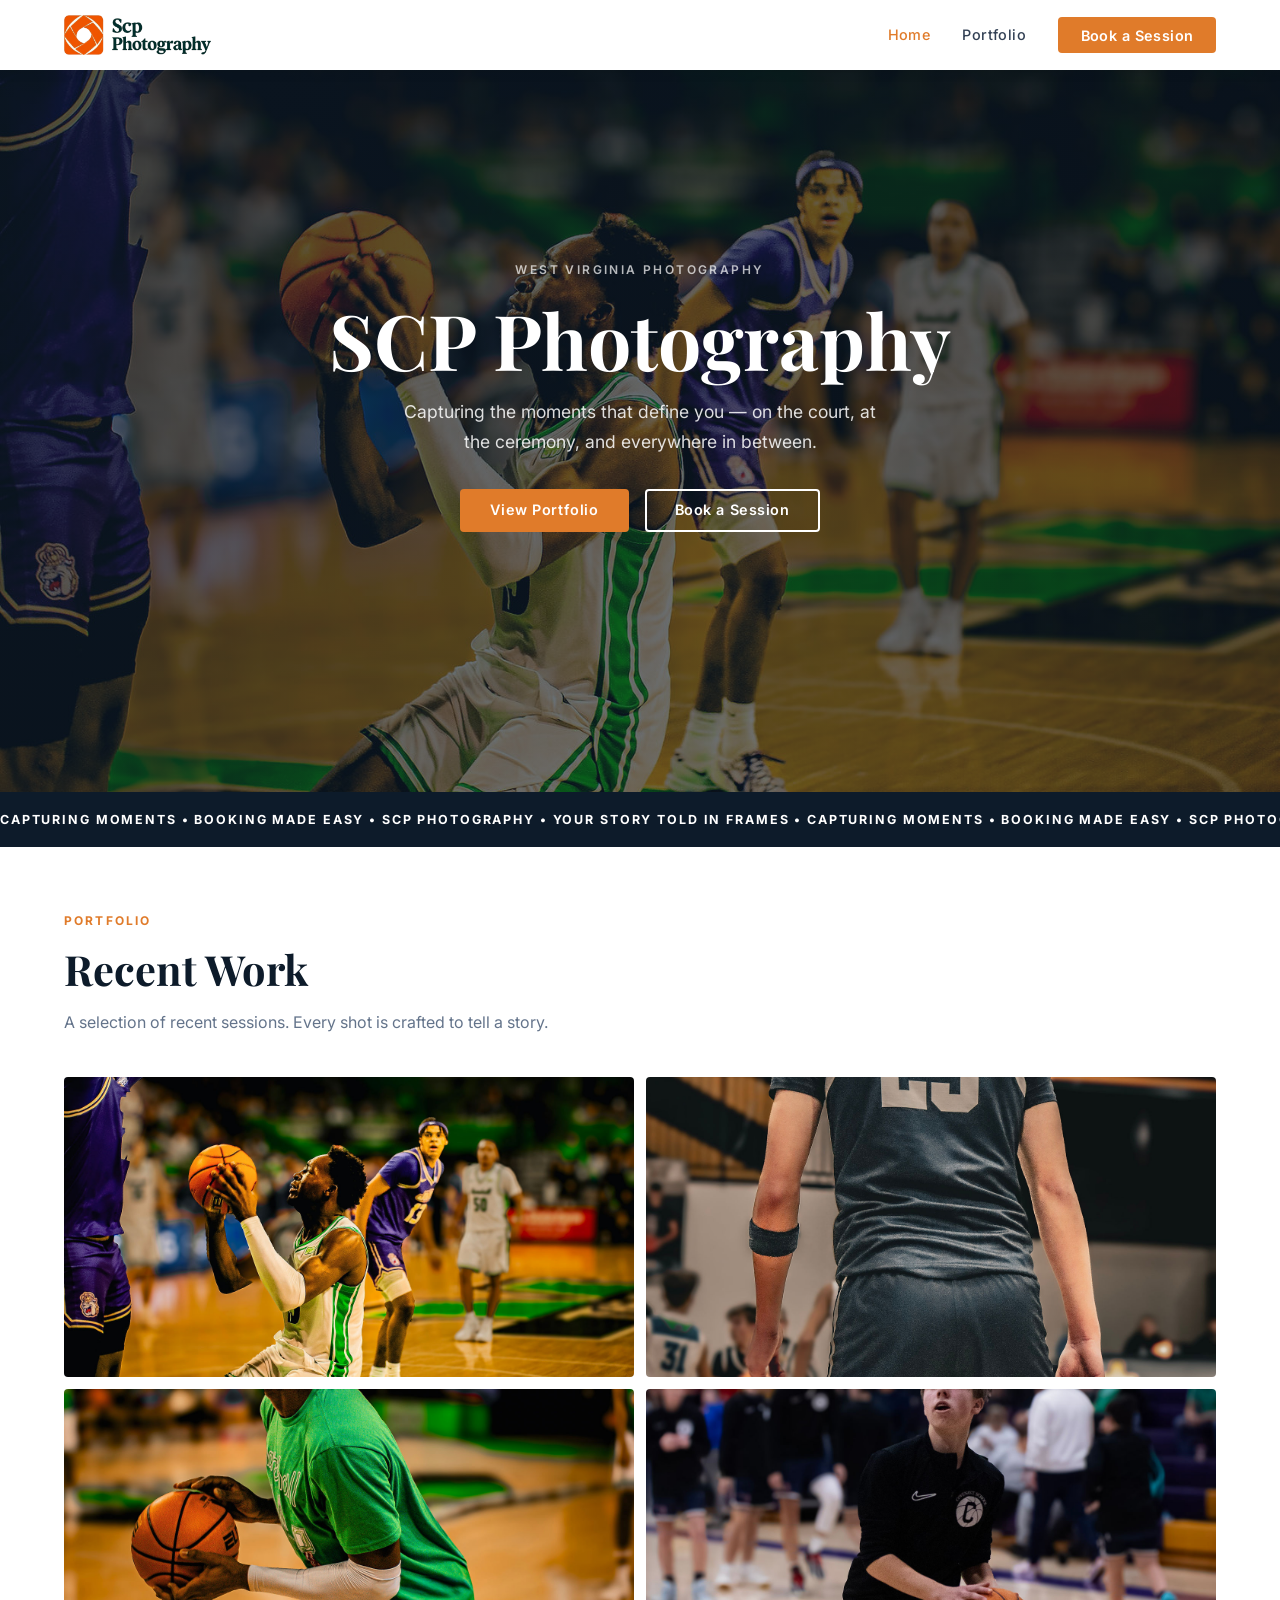
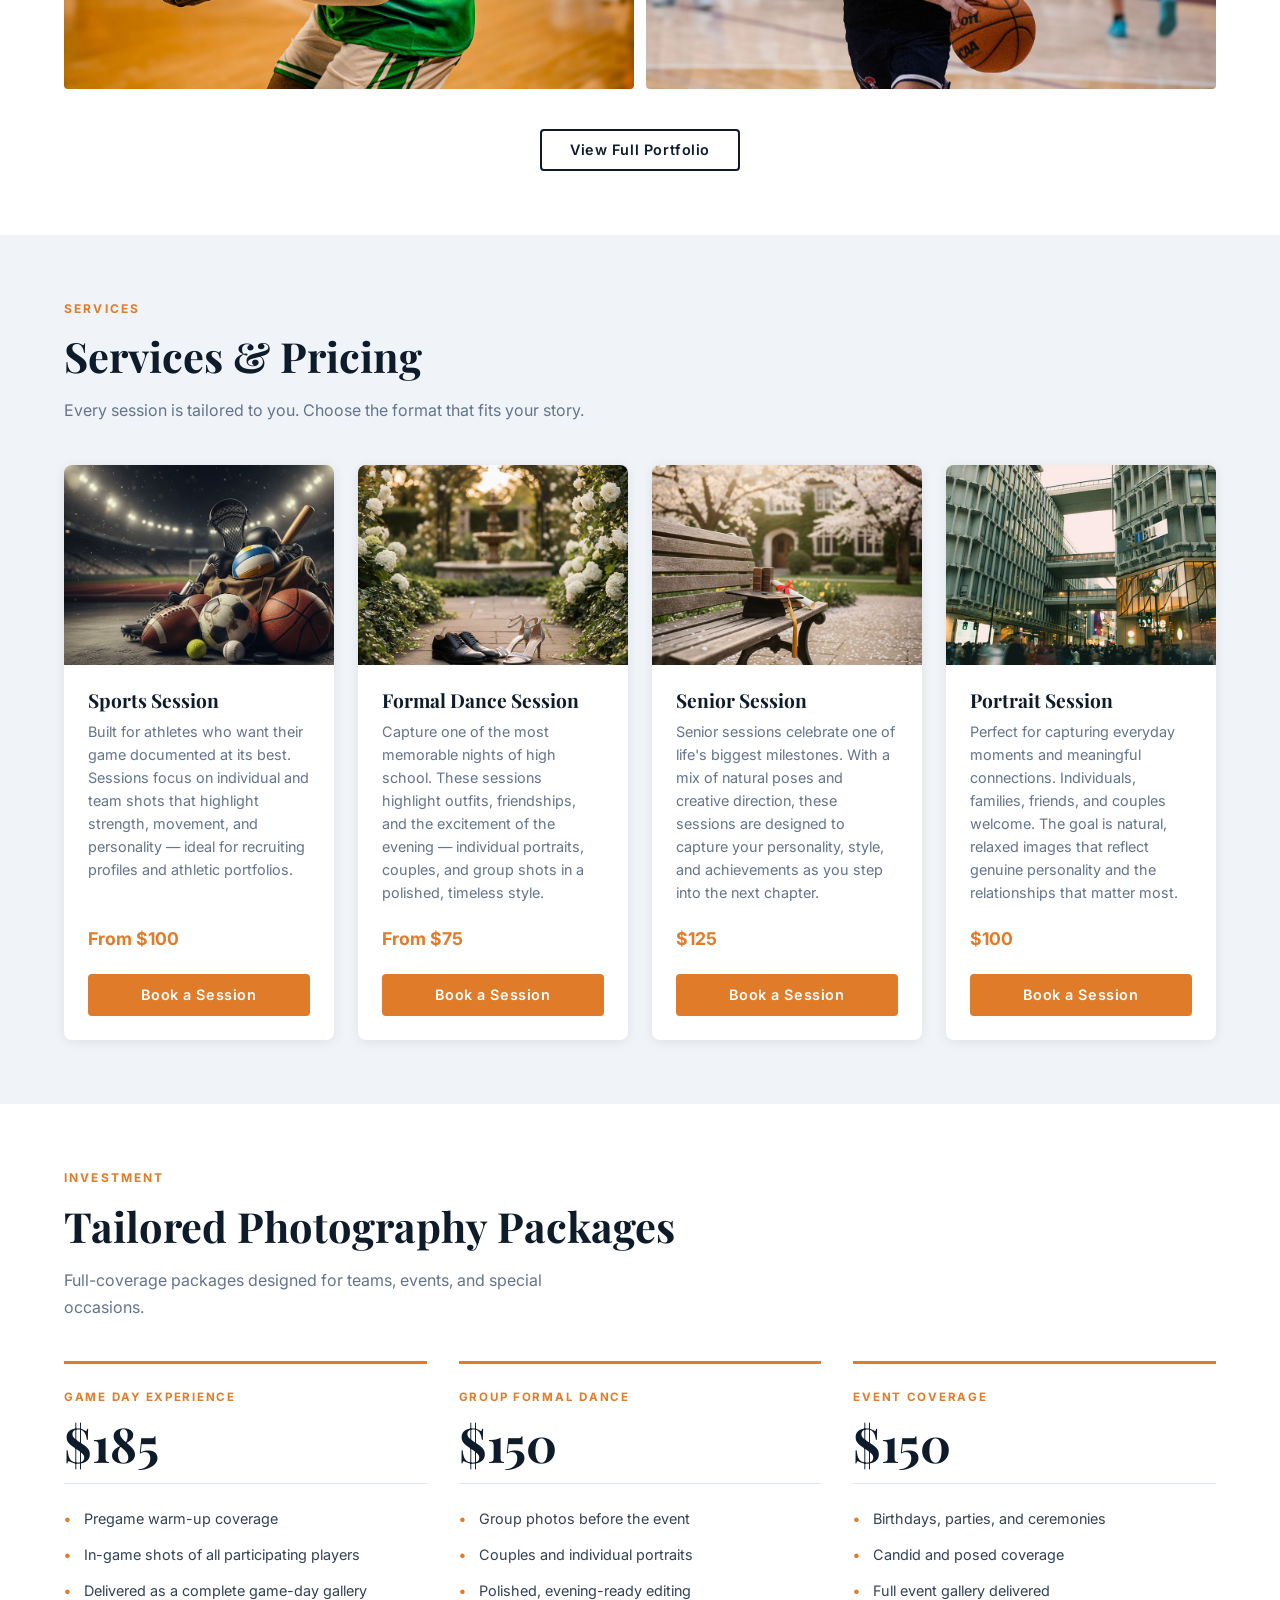
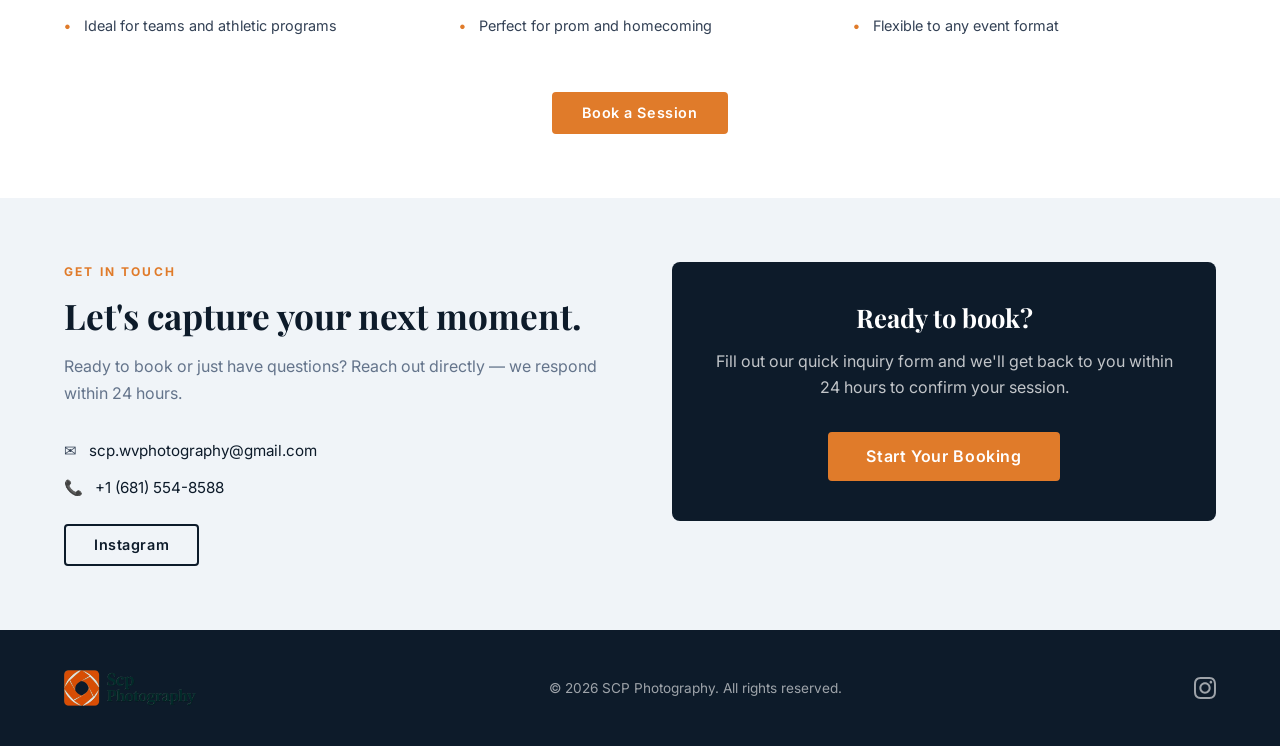
==== site/index.html @ ce0533c9 "Initial commit — SCP Photography website Complete portfolio and booking site with scaffold, data-dri" ====
<!DOCTYPE html>
<html lang="en">
<head>
  <meta charset="UTF-8">
  <meta name="viewport" content="width=device-width, initial-scale=1.0">
  <title>SCP Photography — West Virginia Sports, Senior &amp; Portrait Sessions</title>
  <meta name="description" content="SCP Photography captures athletes, seniors, formal dances, and portraits across West Virginia. Professional photography sessions starting at $75. Book your session today.">
  <link rel="preconnect" href="https://fonts.googleapis.com">
  <link rel="preconnect" href="https://fonts.gstatic.com" crossorigin>
  <link href="https://fonts.googleapis.com/css2?family=Inter:wght@400;500;600&family=Playfair+Display:wght@400;600;700&display=swap" rel="stylesheet">
  <link rel="stylesheet" href="assets/css/tokens.css">
  <link rel="stylesheet" href="assets/css/styles.css">
</head>
<body>

  <!-- Nav injected by main.js -->
  <div id="nav-root"></div>

  <!-- Hero -->
  <section class="hero">
    <div class="hero__bg" style="background-image: url('assets/images/gallery/sports/sports-01.jpg');"></div>
    <div class="hero__overlay"></div>
    <div class="hero__content">
      <p class="hero__eyebrow">West Virginia Photography</p>
      <h1 class="hero__title">SCP Photography</h1>
      <p class="hero__sub">Capturing the moments that define you — on the court, at the ceremony, and everywhere in between.</p>
      <div class="hero__actions">
        <a href="portfolio.html" class="btn btn--primary">View Portfolio</a>
        <a href="bookings.html" class="btn btn--outline">Book a Session</a>
      </div>
    </div>
  </section>

  <!-- Marquee -->
  <div class="marquee" aria-hidden="true">
    <div class="marquee__track">
      <span>CAPTURING MOMENTS &bull; BOOKING MADE EASY &bull; SCP PHOTOGRAPHY &bull; YOUR STORY TOLD IN FRAMES &bull; CAPTURING MOMENTS &bull; BOOKING MADE EASY &bull; SCP PHOTOGRAPHY &bull; YOUR STORY TOLD IN FRAMES &bull; CAPTURING MOMENTS &bull; BOOKING MADE EASY &bull; SCP PHOTOGRAPHY &bull; YOUR STORY TOLD IN FRAMES &bull; CAPTURING MOMENTS &bull; BOOKING MADE EASY &bull; SCP PHOTOGRAPHY &bull; YOUR STORY TOLD IN FRAMES &bull;&nbsp;</span>
      <span>CAPTURING MOMENTS &bull; BOOKING MADE EASY &bull; SCP PHOTOGRAPHY &bull; YOUR STORY TOLD IN FRAMES &bull; CAPTURING MOMENTS &bull; BOOKING MADE EASY &bull; SCP PHOTOGRAPHY &bull; YOUR STORY TOLD IN FRAMES &bull; CAPTURING MOMENTS &bull; BOOKING MADE EASY &bull; SCP PHOTOGRAPHY &bull; YOUR STORY TOLD IN FRAMES &bull; CAPTURING MOMENTS &bull; BOOKING MADE EASY &bull; SCP PHOTOGRAPHY &bull; YOUR STORY TOLD IN FRAMES &bull;&nbsp;</span>
    </div>
  </div>

  <!-- Featured Work -->
  <section class="section">
    <div class="container">
      <div class="section__header">
        <p class="section__eyebrow">Portfolio</p>
        <h2 class="section__title">Recent Work</h2>
        <p class="section__sub">A selection of recent sessions. Every shot is crafted to tell a story.</p>
      </div>
      <div id="gallery-preview" class="gallery-grid gallery-grid--preview"></div>
      <div style="text-align: center; margin-top: 2.5rem;">
        <a href="portfolio.html" class="btn btn--outline-dark">View Full Portfolio</a>
      </div>
    </div>
  </section>

  <!-- Services & Pricing -->
  <section class="section section--alt">
    <div class="container">
      <div class="section__header">
        <p class="section__eyebrow">Services</p>
        <h2 class="section__title">Services &amp; Pricing</h2>
        <p class="section__sub">Every session is tailored to you. Choose the format that fits your story.</p>
      </div>
      <div id="services-grid" class="services-grid"></div>
    </div>
  </section>

  <!-- Investment / Packages -->
  <section class="section">
    <div class="container">
      <div class="section__header">
        <p class="section__eyebrow">Investment</p>
        <h2 class="section__title">Tailored Photography Packages</h2>
        <p class="section__sub">Full-coverage packages designed for teams, events, and special occasions.</p>
      </div>
      <div id="packages-grid" class="packages-grid"></div>
      <div style="text-align: center; margin-top: 3rem;">
        <a href="bookings.html" class="btn btn--primary">Book a Session</a>
      </div>
    </div>
  </section>

  <!-- Contact -->
  <section class="section section--alt" id="contact">
    <div class="container">
      <div class="contact-grid">
        <div class="contact-info">
          <p class="section__eyebrow">Get in Touch</p>
          <h2 class="contact-info__title">Let's capture your next moment.</h2>
          <p class="contact-info__sub">Ready to book or just have questions? Reach out directly — we respond within 24 hours.</p>
          <div class="contact-detail">
            <span>&#9993;</span>
            <a href="mailto:scp.wvphotography@gmail.com">scp.wvphotography@gmail.com</a>
          </div>
          <div class="contact-detail">
            <span>&#128222;</span>
            <a href="tel:+16815548588">+1 (681) 554-8588</a>
          </div>
          <div class="contact-social">
            <a href="https://www.instagram.com/scp_photography" target="_blank" rel="noopener noreferrer" class="btn btn--outline-dark" aria-label="Instagram">Instagram</a>
          </div>
        </div>
        <div class="contact-cta-panel">
          <div style="background: var(--color-navy); border-radius: var(--radius-lg); padding: 2.5rem; color: white; text-align: center;">
            <h3 style="font-family: var(--font-serif); font-size: 1.6rem; margin-bottom: 1rem; color: white;">Ready to book?</h3>
            <p style="color: rgba(255, 255, 255, 0.75); margin-bottom: 2rem; line-height: 1.6;">Fill out our quick inquiry form and we'll get back to you within 24 hours to confirm your session.</p>
            <a href="bookings.html" class="btn btn--primary" style="font-size: 1rem; padding: 0.9rem 2.25rem;">Start Your Booking</a>
          </div>
        </div>
      </div>
    </div>
  </section>

  <!-- Footer injected by main.js -->
  <div id="footer-root"></div>

  <!-- Scripts -->
  <script src="data/content.js"></script>
  <script src="assets/js/main.js"></script>
  <script src="assets/js/gallery.js"></script>

</body>
</html>
---- site/assets/css/tokens.css ----
:root {
  /* Colors */
  --color-navy: #0d1b2a;
  --color-navy-light: #1a2f44;
  --color-accent: #e07b2a;
  --color-accent-hover: #c96a1a;
  --color-bg: #f0f4f8;
  --color-white: #ffffff;
  --color-text: #334155;
  --color-text-muted: #64748b;
  --color-border: #dce3ea;

  /* Fonts */
  --font-serif: 'Playfair Display', Georgia, serif;
  --font-sans: 'Inter', 'Helvetica Neue', Arial, sans-serif;

  /* Spacing */
  --space-xs: 0.5rem;
  --space-sm: 1rem;
  --space-md: 1.5rem;
  --space-lg: 2.5rem;
  --space-xl: 4rem;
  --space-2xl: 6rem;

  /* Layout */
  --max-width: 1200px;

  /* Radius */
  --radius: 4px;
  --radius-lg: 8px;

  /* Shadows */
  --shadow: 0 2px 12px rgba(0, 0, 0, 0.08);
  --shadow-lg: 0 8px 32px rgba(0, 0, 0, 0.14);

  /* Transition */
  --transition: 0.2s ease;
}
---- site/assets/css/styles.css ----
@import url('tokens.css');

/* ============================================================
   RESET
   ============================================================ */
*,
*::before,
*::after {
  box-sizing: border-box;
  margin: 0;
  padding: 0;
}

img {
  max-width: 100%;
  display: block;
}

/* ============================================================
   BASE
   ============================================================ */
html {
  scroll-behavior: smooth;
}

body {
  font-family: var(--font-sans);
  color: var(--color-text);
  background-color: var(--color-white);
  line-height: 1.6;
  -webkit-font-smoothing: antialiased;
}

/* ============================================================
   TYPOGRAPHY
   ============================================================ */
h1, h2, h3, h4 {
  font-family: var(--font-serif);
  color: var(--color-navy);
  line-height: 1.2;
}

h1 { font-size: clamp(2rem, 5vw, 3.5rem); }
h2 { font-size: clamp(1.6rem, 3vw, 2.4rem); }
h3 { font-size: clamp(1.2rem, 2.5vw, 1.6rem); }
h4 { font-size: 1.1rem; }

p { line-height: 1.7; }

a { color: var(--color-accent); }

/* ============================================================
   LAYOUT
   ============================================================ */
.container {
  max-width: var(--max-width);
  margin: 0 auto;
  padding: 0 1.5rem;
}

/* ============================================================
   BUTTONS
   ============================================================ */
.btn {
  display: inline-flex;
  align-items: center;
  justify-content: center;
  padding: 0.75rem 1.75rem;
  border-radius: var(--radius);
  font-family: var(--font-sans);
  font-weight: 600;
  font-size: 0.9rem;
  letter-spacing: 0.04em;
  cursor: pointer;
  transition: background-color var(--transition), color var(--transition), border-color var(--transition), box-shadow var(--transition);
  text-decoration: none;
  border: 2px solid transparent;
  line-height: 1;
  white-space: nowrap;
}

.btn--primary {
  background-color: var(--color-accent);
  color: var(--color-white);
  border-color: var(--color-accent);
}
.btn--primary:hover {
  background-color: var(--color-accent-hover);
  border-color: var(--color-accent-hover);
  color: var(--color-white);
}

.btn--outline {
  background-color: transparent;
  border-color: var(--color-white);
  color: var(--color-white);
}
.btn--outline:hover {
  background-color: var(--color-white);
  color: var(--color-navy);
}

.btn--outline-dark {
  background-color: transparent;
  border-color: var(--color-navy);
  color: var(--color-navy);
}
.btn--outline-dark:hover {
  background-color: var(--color-navy);
  color: var(--color-white);
}

.btn--accent {
  background-color: var(--color-accent);
  color: var(--color-white);
  border-color: var(--color-accent);
}
.btn--accent:hover {
  background-color: var(--color-accent-hover);
  border-color: var(--color-accent-hover);
  color: var(--color-white);
}

/* ============================================================
   NAV
   ============================================================ */
.nav {
  position: fixed;
  top: 0;
  left: 0;
  right: 0;
  width: 100%;
  background-color: var(--color-white);
  box-shadow: var(--shadow);
  z-index: 100;
  height: 70px;
}

.nav__inner {
  display: flex;
  align-items: center;
  justify-content: space-between;
  height: 100%;
}

.nav__logo {
  display: flex;
  align-items: center;
  text-decoration: none;
  flex-shrink: 0;
}

.nav__logo-img {
  height: 40px;
  width: auto;
}

.nav__links {
  display: flex;
  align-items: center;
  gap: 2rem;
  list-style: none;
  margin: 0;
  padding: 0;
}

.nav__links a {
  font-family: var(--font-sans);
  color: var(--color-text);
  text-decoration: none;
  font-weight: 500;
  font-size: 0.9rem;
  letter-spacing: 0.03em;
  transition: color var(--transition);
}

.nav__links a:hover {
  color: var(--color-accent);
}

.nav__links a.active {
  color: var(--color-accent);
}

.nav__cta {
  background-color: var(--color-accent) !important;
  color: var(--color-white) !important;
  padding: 0.6rem 1.4rem;
  border-radius: var(--radius);
  font-weight: 600 !important;
  transition: background-color var(--transition) !important;
}

.nav__cta:hover {
  background-color: var(--color-accent-hover) !important;
  color: var(--color-white) !important;
}

.nav__cta.active {
  color: var(--color-white) !important;
}

.nav__toggle {
  display: none;
  flex-direction: column;
  justify-content: center;
  align-items: center;
  gap: 5px;
  width: 40px;
  height: 40px;
  background: none;
  border: none;
  cursor: pointer;
  padding: 0;
  flex-shrink: 0;
}

.nav__toggle span {
  display: block;
  width: 25px;
  height: 2px;
  background-color: var(--color-navy);
  border-radius: 2px;
  transition: transform var(--transition), opacity var(--transition);
}

/* Mobile nav open state */
.nav--open .nav__toggle span:nth-child(1) {
  transform: translateY(7px) rotate(45deg);
}
.nav--open .nav__toggle span:nth-child(2) {
  opacity: 0;
}
.nav--open .nav__toggle span:nth-child(3) {
  transform: translateY(-7px) rotate(-45deg);
}

@media (max-width: 768px) {
  .nav__toggle {
    display: flex;
  }

  .nav__links {
    display: none;
    position: absolute;
    top: 70px;
    left: 0;
    right: 0;
    flex-direction: column;
    align-items: stretch;
    gap: 0;
    background-color: var(--color-white);
    box-shadow: var(--shadow-lg);
    padding: 0.5rem 0 1rem;
    z-index: 99;
  }

  .nav--open .nav__links {
    display: flex;
  }

  .nav__links li {
    border-bottom: 1px solid var(--color-border);
  }

  .nav__links li:last-child {
    border-bottom: none;
    padding: 0.75rem 1.5rem 0;
  }

  .nav__links a {
    display: block;
    padding: 0.9rem 1.5rem;
    font-size: 1rem;
  }

  .nav__cta {
    display: inline-flex !important;
    width: auto !important;
    align-self: flex-start;
    margin-left: 1.5rem;
  }
}

/* ============================================================
   NAV SPACER
   ============================================================ */
.nav-spacer {
  height: 70px;
}

/* ============================================================
   HERO
   ============================================================ */
.hero {
  position: relative;
  height: 88vh;
  min-height: 520px;
  display: flex;
  align-items: center;
  justify-content: center;
  text-align: center;
  overflow: hidden;
}

.hero__bg {
  position: absolute;
  inset: 0;
  background-size: cover;
  background-position: center;
  background-repeat: no-repeat;
}

.hero__overlay {
  position: absolute;
  inset: 0;
  background: linear-gradient(135deg, rgba(13, 27, 42, 0.72) 0%, rgba(13, 27, 42, 0.55) 100%);
}

.hero__content {
  position: relative;
  z-index: 1;
  color: var(--color-white);
  padding: 0 1rem;
  max-width: 720px;
}

.hero__eyebrow {
  letter-spacing: 0.2em;
  font-size: 0.75rem;
  font-weight: 600;
  text-transform: uppercase;
  color: rgba(255, 255, 255, 0.7);
  margin-bottom: 1rem;
  font-family: var(--font-sans);
}

.hero__title {
  font-size: clamp(2.5rem, 6vw, 5rem);
  font-family: var(--font-serif);
  color: var(--color-white);
  margin-bottom: 1rem;
  line-height: 1.1;
}

.hero__sub {
  font-size: 1.1rem;
  color: rgba(255, 255, 255, 0.85);
  max-width: 480px;
  margin: 0 auto 2rem;
  line-height: 1.7;
}

.hero__actions {
  display: flex;
  gap: 1rem;
  justify-content: center;
  flex-wrap: wrap;
}

/* ============================================================
   MARQUEE
   ============================================================ */
.marquee {
  background-color: var(--color-navy);
  overflow: hidden;
  padding: 1.1rem 0;
}

.marquee__track {
  display: flex;
  width: max-content;
  white-space: nowrap;
  animation: marquee 80s linear infinite;
}

.marquee__track span {
  color: var(--color-white);
  font-size: 0.78rem;
  font-weight: 700;
  letter-spacing: 0.15em;
  padding-right: 0;
  flex-shrink: 0;
}

@keyframes marquee {
  from { transform: translateX(0); }
  to   { transform: translateX(-50%); }
}

/* ============================================================
   SECTIONS
   ============================================================ */
.section {
  padding: var(--space-xl) 0;
}

.section--alt {
  background-color: var(--color-bg);
}

.section__eyebrow {
  color: var(--color-accent);
  font-size: 0.75rem;
  font-weight: 700;
  letter-spacing: 0.18em;
  text-transform: uppercase;
  margin-bottom: 0.75rem;
  font-family: var(--font-sans);
}

.section__title {
  font-family: var(--font-serif);
  color: var(--color-navy);
  font-size: clamp(1.8rem, 3.5vw, 2.6rem);
  margin-bottom: 1rem;
}

.section__sub {
  color: var(--color-text-muted);
  max-width: 560px;
  line-height: 1.7;
  margin-bottom: var(--space-lg);
}

.section__header {
  margin-bottom: var(--space-lg);
}

/* ============================================================
   SERVICE CARDS
   ============================================================ */
.services-grid {
  display: grid;
  grid-template-columns: repeat(auto-fill, minmax(260px, 1fr));
  gap: 1.5rem;
}

.service-card {
  background-color: var(--color-white);
  border-radius: var(--radius-lg);
  overflow: hidden;
  box-shadow: var(--shadow);
  transition: transform var(--transition), box-shadow var(--transition);
  display: flex;
  flex-direction: column;
}

.service-card:hover {
  transform: translateY(-4px);
  box-shadow: var(--shadow-lg);
}

.service-card__img {
  width: 100%;
  height: 200px;
  object-fit: cover;
}

.service-card__body {
  padding: 1.5rem;
  display: flex;
  flex-direction: column;
  flex: 1;
}

.service-card__name {
  font-family: var(--font-serif);
  color: var(--color-navy);
  font-size: 1.2rem;
  margin-bottom: 0.5rem;
}

.service-card__desc {
  color: var(--color-text-muted);
  font-size: 0.9rem;
  line-height: 1.6;
  margin-bottom: 1.25rem;
  flex: 1;
}

.service-card__price {
  color: var(--color-accent);
  font-size: 1.1rem;
  font-weight: 700;
  margin-bottom: 1.25rem;
}

.service-card__cta {
  width: 100%;
  text-align: center;
  display: flex;
  align-items: center;
  justify-content: center;
}

/* ============================================================
   PACKAGES
   ============================================================ */
.packages-grid {
  display: grid;
  grid-template-columns: repeat(3, 1fr);
  gap: 2rem;
}

@media (max-width: 768px) {
  .packages-grid {
    grid-template-columns: 1fr;
  }
}

.package-card {
  border-top: 3px solid var(--color-accent);
  padding-top: 1.5rem;
}

.package-card__label {
  color: var(--color-accent);
  font-size: 0.72rem;
  font-weight: 700;
  letter-spacing: 0.15em;
  text-transform: uppercase;
  margin-bottom: 0.75rem;
  font-family: var(--font-sans);
}

.package-card__price {
  font-family: var(--font-serif);
  color: var(--color-navy);
  font-size: 3rem;
  font-weight: 700;
  margin-bottom: 0.5rem;
  line-height: 1;
}

.package-card__divider {
  height: 1px;
  background-color: var(--color-border);
  margin: 1rem 0;
  border: none;
}

.package-card__bullets {
  list-style: none;
  padding: 0;
  margin: 0;
}

.package-card__bullets li {
  color: var(--color-text);
  font-size: 0.9rem;
  padding: 0.4rem 0;
  padding-left: 1.25rem;
  position: relative;
}

.package-card__bullets li::before {
  content: "•";
  color: var(--color-accent);
  position: absolute;
  left: 0;
  font-weight: 700;
}

/* ============================================================
   GALLERY GRID
   ============================================================ */
.gallery-grid {
  display: grid;
  grid-template-columns: repeat(3, 1fr);
  gap: 0.75rem;
}

.gallery-grid--preview {
  grid-template-columns: repeat(2, 1fr);
}

@media (max-width: 1024px) {
  .gallery-grid {
    grid-template-columns: repeat(3, 1fr);
  }
}

@media (max-width: 768px) {
  .gallery-grid {
    grid-template-columns: repeat(2, 1fr);
  }
  .gallery-grid--preview {
    grid-template-columns: repeat(2, 1fr);
  }
}

@media (max-width: 480px) {
  .gallery-grid {
    grid-template-columns: 1fr;
  }
  .gallery-grid--preview {
    grid-template-columns: 1fr;
  }
}

.gallery-item {
  position: relative;
  overflow: hidden;
  cursor: pointer;
  border-radius: var(--radius);
}

.gallery-item img {
  width: 100%;
  height: 300px;
  object-fit: cover;
  transition: transform 0.3s ease;
  display: block;
}

.gallery-item:hover img {
  transform: scale(1.04);
}

.gallery-item__overlay {
  position: absolute;
  inset: 0;
  background-color: rgba(13, 27, 42, 0);
  transition: background-color 0.3s ease;
}

.gallery-item:hover .gallery-item__overlay {
  background-color: rgba(13, 27, 42, 0.3);
}

.gallery-item.hidden {
  display: none;
}

/* ============================================================
   FILTER BAR
   ============================================================ */
.filter-bar {
  display: flex;
  gap: 0.5rem;
  flex-wrap: wrap;
  margin-bottom: 2rem;
}

.filter-btn {
  padding: 0.5rem 1.25rem;
  border: 1.5px solid var(--color-border);
  border-radius: 100px;
  background-color: var(--color-white);
  color: var(--color-text-muted);
  font-size: 0.85rem;
  font-weight: 500;
  font-family: var(--font-sans);
  cursor: pointer;
  transition: border-color var(--transition), color var(--transition), background-color var(--transition);
}

.filter-btn:hover {
  border-color: var(--color-accent);
  color: var(--color-accent);
}

.filter-btn.active {
  background-color: var(--color-accent);
  color: var(--color-white);
  border-color: var(--color-accent);
}

/* ============================================================
   LIGHTBOX
   ============================================================ */
.lightbox {
  position: fixed;
  inset: 0;
  background-color: rgba(0, 0, 0, 0.92);
  z-index: 1000;
  display: flex;
  align-items: center;
  justify-content: center;
  opacity: 0;
  pointer-events: none;
  transition: opacity 0.25s ease;
}

.lightbox.open {
  opacity: 1;
  pointer-events: all;
}

.lightbox__img {
  max-width: 90vw;
  max-height: 88vh;
  object-fit: contain;
  border-radius: var(--radius);
  display: block;
}

.lightbox__close {
  position: absolute;
  top: 1.5rem;
  right: 1.5rem;
  color: var(--color-white);
  font-size: 2rem;
  cursor: pointer;
  background: none;
  border: none;
  line-height: 1;
  opacity: 0.8;
  transition: opacity var(--transition);
  font-family: var(--font-sans);
}

.lightbox__close:hover {
  opacity: 1;
}

.lightbox__prev,
.lightbox__next {
  position: absolute;
  top: 50%;
  transform: translateY(-50%);
  color: var(--color-white);
  font-size: 2.5rem;
  background: none;
  border: none;
  cursor: pointer;
  padding: 0.5rem 1rem;
  opacity: 0.7;
  transition: opacity var(--transition);
  font-family: var(--font-sans);
  line-height: 1;
  user-select: none;
}

.lightbox__prev {
  left: 0.5rem;
}

.lightbox__next {
  right: 0.5rem;
}

.lightbox__prev:hover,
.lightbox__next:hover {
  opacity: 1;
}

/* ============================================================
   CONTACT SECTION
   ============================================================ */
.contact-grid {
  display: grid;
  grid-template-columns: 1fr 1fr;
  gap: 4rem;
  align-items: start;
}

@media (max-width: 768px) {
  .contact-grid {
    grid-template-columns: 1fr;
    gap: 2.5rem;
  }
}

.contact-info__title {
  font-family: var(--font-serif);
  font-size: 2.2rem;
  color: var(--color-navy);
  margin-bottom: 1rem;
  line-height: 1.2;
}

.contact-info__sub {
  color: var(--color-text-muted);
  line-height: 1.7;
  margin-bottom: 2rem;
}

.contact-detail {
  display: flex;
  align-items: center;
  gap: 0.75rem;
  margin-bottom: 0.75rem;
  color: var(--color-text);
  font-size: 0.95rem;
}

.contact-detail a {
  color: var(--color-navy);
  text-decoration: none;
  transition: color var(--transition);
}

.contact-detail a:hover {
  color: var(--color-accent);
}

.contact-social {
  display: flex;
  gap: 1rem;
  margin-top: 1.5rem;
}

/* ============================================================
   FOOTER
   ============================================================ */
.footer {
  background-color: var(--color-navy);
  color: rgba(255, 255, 255, 0.75);
  padding: 2.5rem 0;
}

.footer__inner {
  display: flex;
  align-items: center;
  justify-content: space-between;
  flex-wrap: wrap;
  gap: 1rem;
  max-width: var(--max-width);
  margin: 0 auto;
  padding: 0 1.5rem;
}

.footer__logo-img {
  height: 36px;
  width: auto;
  opacity: 0.9;
}

.footer__copy {
  font-size: 0.85rem;
  color: rgba(255, 255, 255, 0.6);
}

.footer__social {
  display: flex;
  gap: 0.75rem;
  align-items: center;
}

.footer__social a {
  color: rgba(255, 255, 255, 0.6);
  transition: color var(--transition);
  display: flex;
  align-items: center;
}

.footer__social a:hover {
  color: var(--color-white);
}

.footer__social svg {
  width: 22px;
  height: 22px;
}

/* ============================================================
   BOOKING FORM
   ============================================================ */
.booking-section {
  padding-top: calc(70px + var(--space-xl));
  padding-bottom: var(--space-xl);
}

.booking-container {
  max-width: 640px;
  margin: 0 auto;
  padding: 0 1rem;
}

.booking-header {
  text-align: center;
  margin-bottom: var(--space-lg);
}

/* Step indicators */
.form-steps {
  display: flex;
  justify-content: center;
  gap: 0;
  margin-bottom: 2.5rem;
}

.form-step-indicator {
  flex: 1;
  max-width: 160px;
  display: flex;
  flex-direction: column;
  align-items: center;
  position: relative;
}

.form-step-indicator:not(:last-child)::after {
  content: '';
  position: absolute;
  top: 16px;
  left: 50%;
  width: 100%;
  height: 2px;
  background-color: var(--color-border);
  z-index: 0;
}

.step-num {
  width: 32px;
  height: 32px;
  border-radius: 50%;
  border: 2px solid var(--color-border);
  background-color: var(--color-white);
  color: var(--color-text-muted);
  font-size: 0.85rem;
  font-weight: 600;
  display: flex;
  align-items: center;
  justify-content: center;
  margin-bottom: 0.4rem;
  transition: background-color var(--transition), color var(--transition), border-color var(--transition);
  position: relative;
  z-index: 1;
  font-family: var(--font-sans);
}

.step-num.active {
  background-color: var(--color-accent);
  color: var(--color-white);
  border-color: var(--color-accent);
}

.step-num.done {
  background-color: var(--color-navy);
  color: var(--color-white);
  border-color: var(--color-navy);
}

.step-label {
  font-size: 0.75rem;
  color: var(--color-text-muted);
  font-family: var(--font-sans);
  text-align: center;
}

/* Form steps */
.form-step {
  display: none;
}

.form-step.active {
  display: block;
}

/* Form groups */
.form-group {
  margin-bottom: 1.25rem;
}

.form-group label {
  display: block;
  font-size: 0.85rem;
  font-weight: 600;
  color: var(--color-navy);
  margin-bottom: 0.4rem;
  font-family: var(--font-sans);
}

.form-group input,
.form-group textarea,
.form-group select {
  width: 100%;
  padding: 0.75rem 1rem;
  border: 1.5px solid var(--color-border);
  border-radius: var(--radius);
  font-family: var(--font-sans);
  font-size: 0.95rem;
  color: var(--color-text);
  background-color: var(--color-white);
  outline: none;
  transition: border-color var(--transition);
  appearance: none;
}

.form-group input:focus,
.form-group textarea:focus,
.form-group select:focus {
  border-color: var(--color-accent);
}

.form-group textarea {
  min-height: 120px;
  resize: vertical;
}

/* Session options */
.session-options {
  display: grid;
  grid-template-columns: 1fr 1fr;
  gap: 0.75rem;
  margin-bottom: 1.5rem;
}

@media (max-width: 480px) {
  .session-options {
    grid-template-columns: 1fr;
  }
}

.session-option {
  position: relative;
}

.session-option input[type="radio"] {
  position: absolute;
  width: 1px;
  height: 1px;
  padding: 0;
  margin: -1px;
  overflow: hidden;
  clip: rect(0, 0, 0, 0);
  white-space: nowrap;
  border-width: 0;
}

.session-option label {
  display: block;
  padding: 1rem;
  border: 1.5px solid var(--color-border);
  border-radius: var(--radius-lg);
  cursor: pointer;
  text-align: center;
  transition: border-color var(--transition), background-color var(--transition);
}

.session-option label:hover {
  border-color: var(--color-accent);
}

.session-option input:checked + label {
  border-color: var(--color-accent);
  background-color: rgba(224, 123, 42, 0.06);
}

.session-option__name {
  font-weight: 600;
  color: var(--color-navy);
  font-size: 0.9rem;
  margin-bottom: 0.25rem;
  font-family: var(--font-sans);
}

.session-option__price {
  color: var(--color-accent);
  font-size: 0.85rem;
  font-weight: 600;
  font-family: var(--font-sans);
}

/* Form navigation */
.form-nav {
  display: flex;
  justify-content: space-between;
  align-items: center;
  margin-top: 2rem;
}

/* Form success */
.form-success {
  display: none;
  text-align: center;
  padding: 3rem 1rem;
}

.form-success.show {
  display: block;
}

.form-success__icon {
  font-size: 3rem;
  color: var(--color-accent);
  margin-bottom: 1rem;
}

/* Form errors */
.form-error {
  color: #dc2626;
  font-size: 0.85rem;
  margin-top: 0.25rem;
  display: none;
  font-family: var(--font-sans);
}

.form-error.show {
  display: block;
}

/* ============================================================
   PAGE HERO
   ============================================================ */
.page-hero {
  background-color: var(--color-navy);
  padding: calc(70px + 4rem) 0 4rem;
  text-align: center;
}

.page-hero__title {
  font-family: var(--font-serif);
  color: var(--color-white);
  font-size: clamp(2rem, 4vw, 3rem);
}

.page-hero__sub {
  color: rgba(255, 255, 255, 0.7);
  margin-top: 0.75rem;
  font-size: 1rem;
}

/* ============================================================
   UTILITY
   ============================================================ */
.sr-only {
  position: absolute;
  width: 1px;
  height: 1px;
  padding: 0;
  margin: -1px;
  overflow: hidden;
  clip: rect(0, 0, 0, 0);
  white-space: nowrap;
  border-width: 0;
}

/* ============================================================
   RESPONSIVE — 1024px
   ============================================================ */
@media (max-width: 1024px) {
  .packages-grid {
    grid-template-columns: repeat(3, 1fr);
    gap: 1.5rem;
  }
}

/* ============================================================
   RESPONSIVE — 768px
   ============================================================ */
@media (max-width: 768px) {
  .section {
    padding: var(--space-lg) 0;
  }

  .hero {
    height: 75vh;
  }

  .hero__title {
    font-size: clamp(2rem, 8vw, 3rem);
  }

  .packages-grid {
    grid-template-columns: 1fr;
    gap: 1.5rem;
  }

  .footer__inner {
    flex-direction: column;
    text-align: center;
    gap: 1.25rem;
  }

  .booking-section {
    padding-top: calc(70px + var(--space-lg));
  }
}

/* ============================================================
   RESPONSIVE — 480px
   ============================================================ */
@media (max-width: 480px) {
  .container {
    padding: 0 1rem;
  }

  .hero__actions {
    flex-direction: column;
    align-items: center;
  }

  .hero__actions .btn {
    width: 100%;
    max-width: 280px;
  }

  .services-grid {
    grid-template-columns: 1fr;
  }

  .form-steps {
    gap: 0;
  }

  .form-step-indicator {
    max-width: 100px;
  }
}
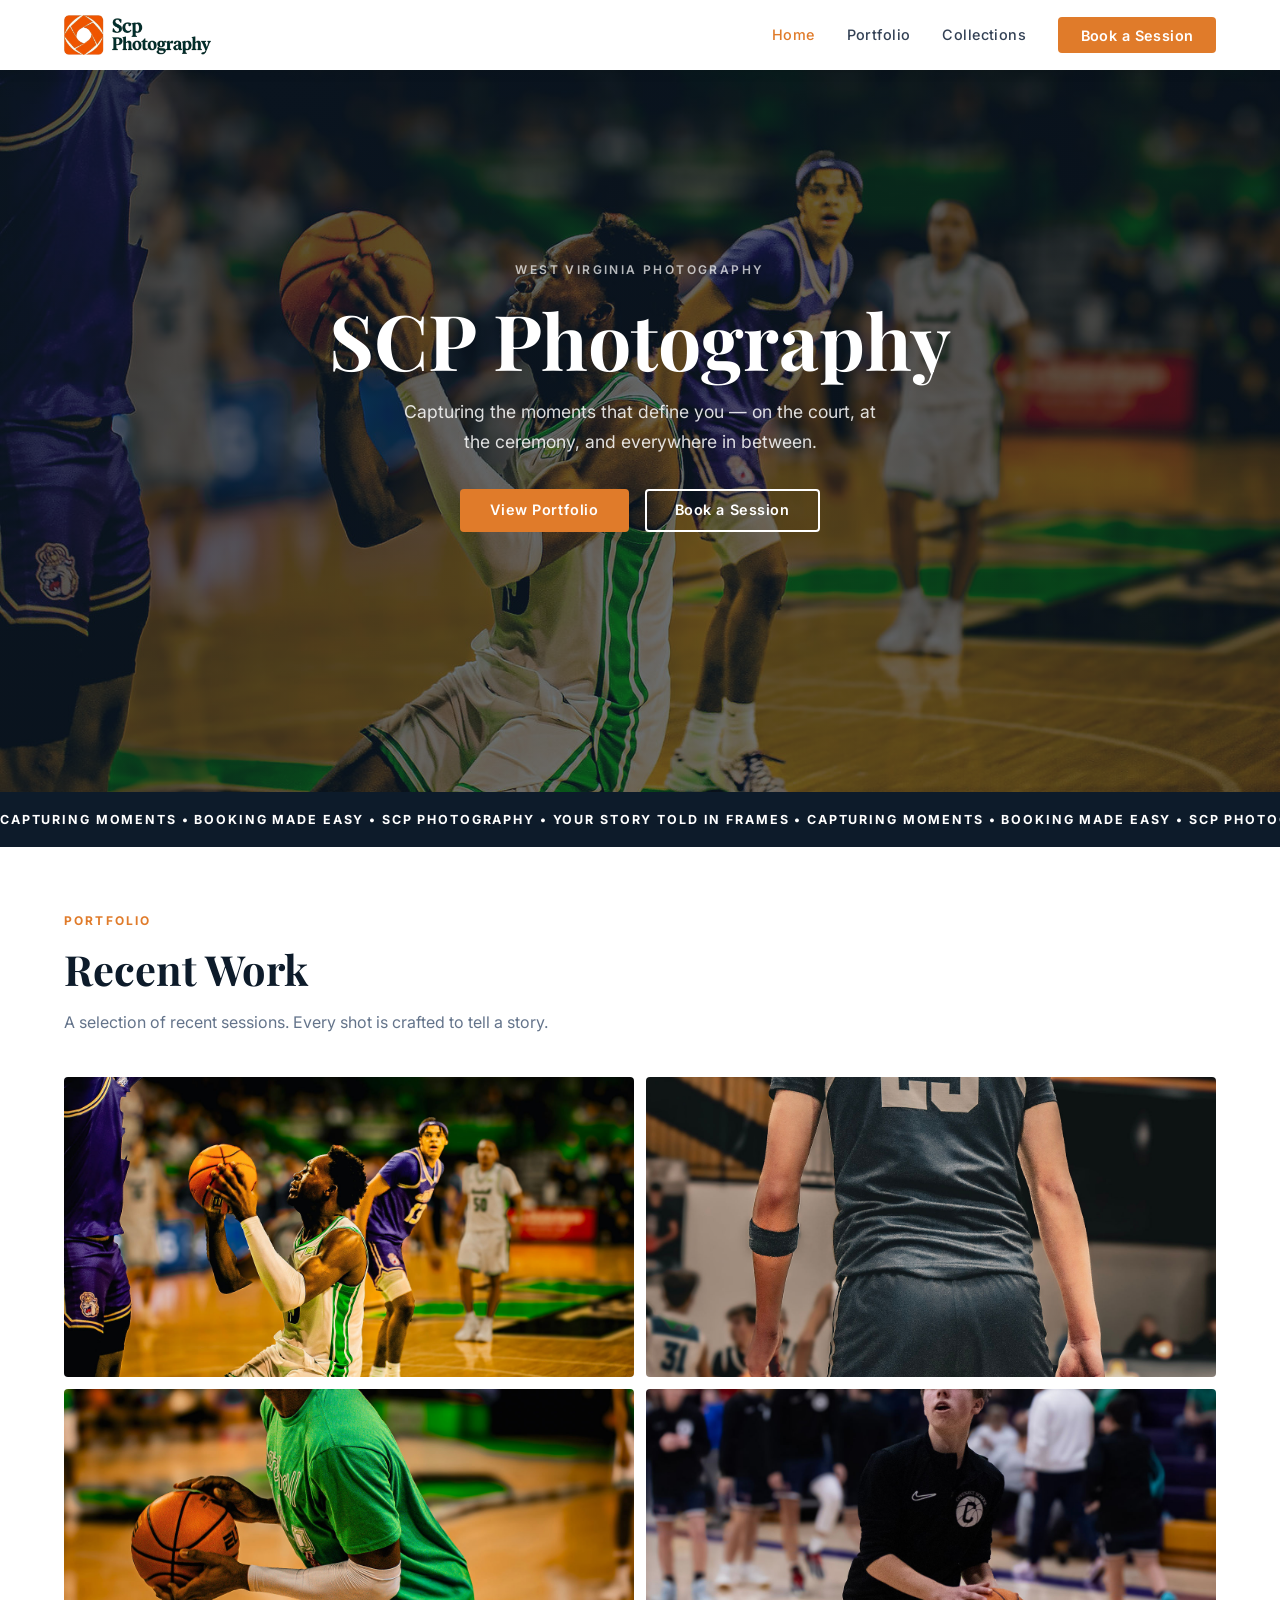
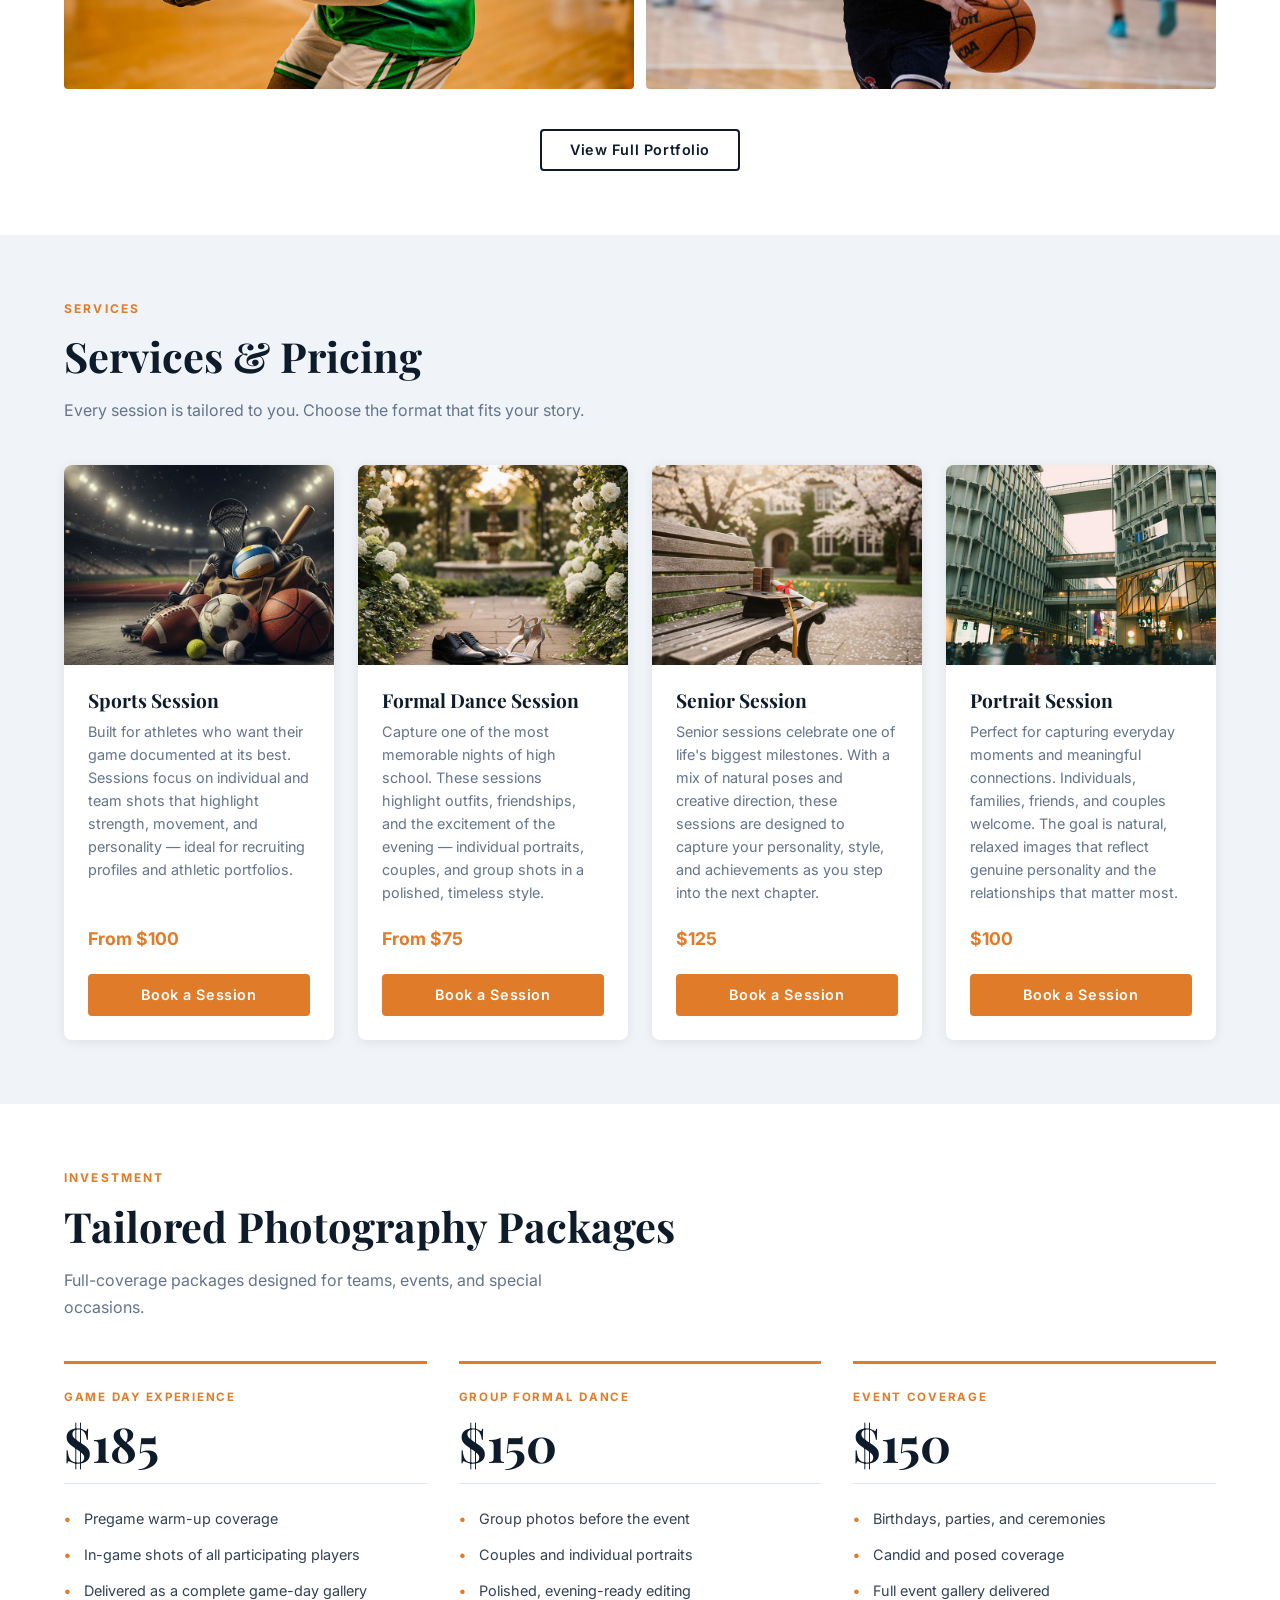
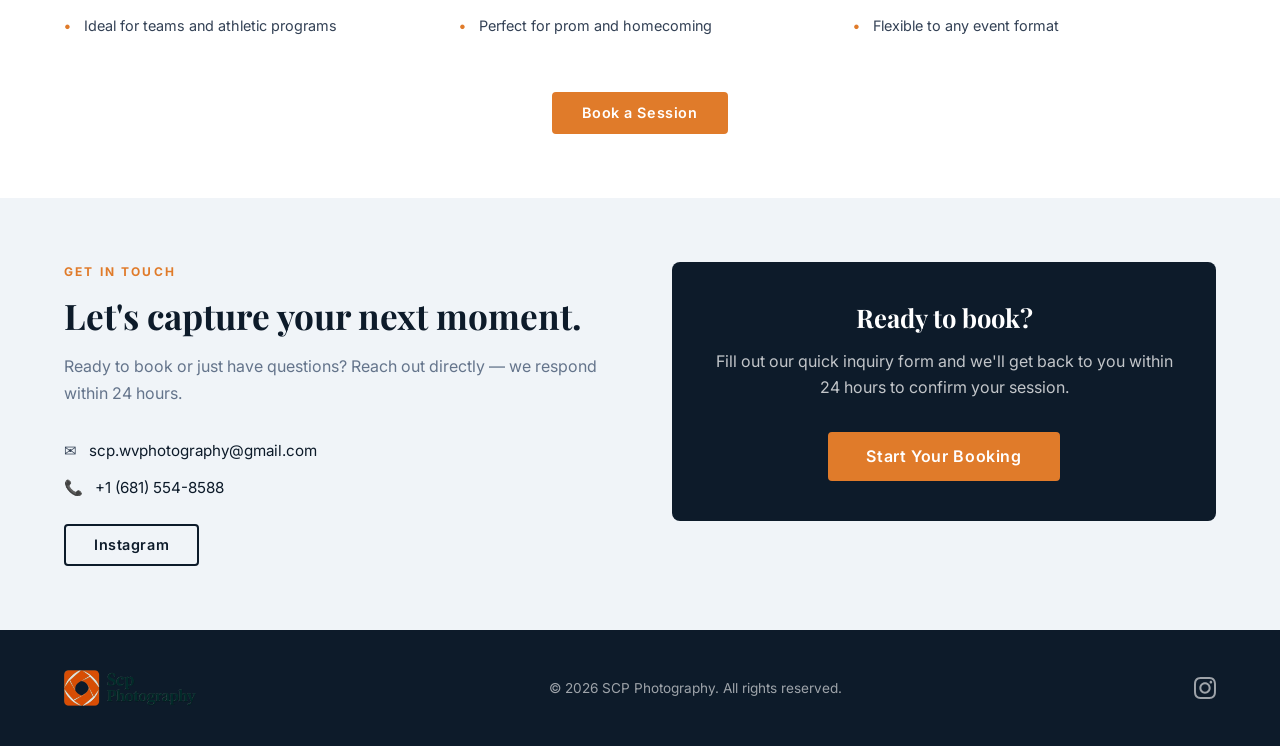
==== commit 073ef9a0: "Update Instagram handle to scp_wv_photography Co-Authored-By: Claude Sonnet 4.6 <noreply@anthropic.c" ====
--- a/site/index.html
+++ b/site/index.html
@@ -98,7 +98,7 @@
             <a href="tel:+16815548588">+1 (681) 554-8588</a>
           </div>
           <div class="contact-social">
-            <a href="https://www.instagram.com/scp_photography" target="_blank" rel="noopener noreferrer" class="btn btn--outline-dark" aria-label="Instagram">Instagram</a>
+            <a href="https://www.instagram.com/scp_wv_photography" target="_blank" rel="noopener noreferrer" class="btn btn--outline-dark" aria-label="Instagram">Instagram</a>
           </div>
         </div>
         <div class="contact-cta-panel">
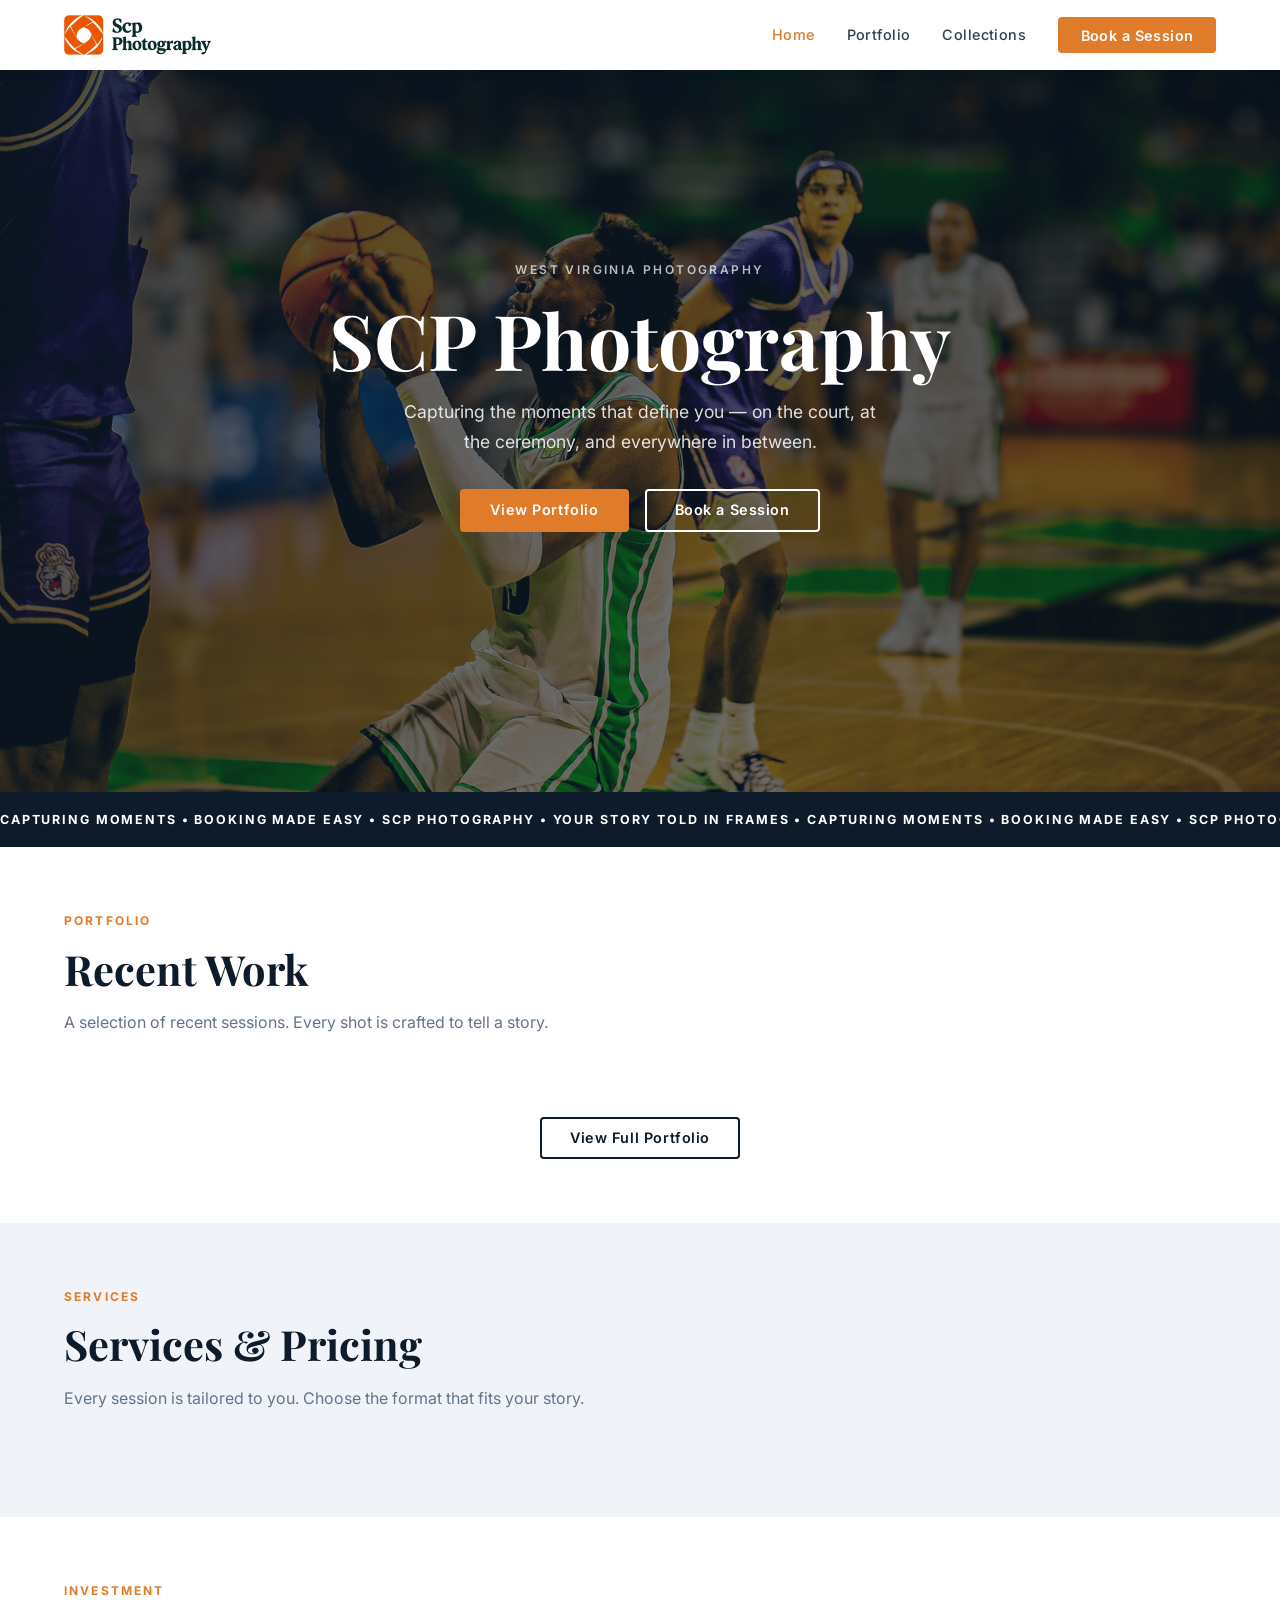
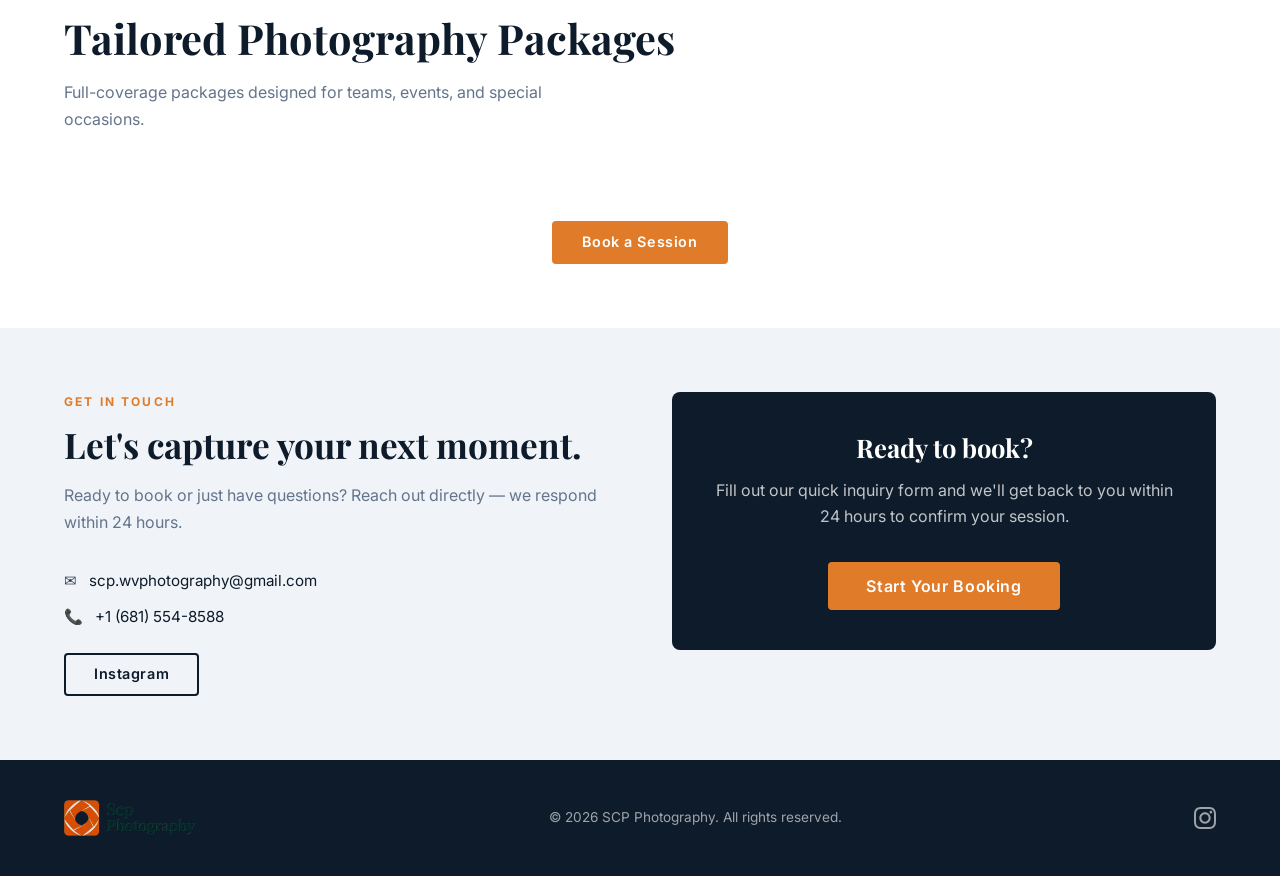
==== commit dda0a8ff: "Fix data lag: load live data from GitHub API, bypass CDN rebuild Previously every admin save trigger" ====
--- a/site/index.html
+++ b/site/index.html
@@ -116,7 +116,7 @@
   <div id="footer-root"></div>
 
   <!-- Scripts -->
-  <script src="data/content.js"></script>
+  <script src="assets/js/scp-data.js"></script>
   <script src="assets/js/main.js"></script>
   <script src="assets/js/gallery.js"></script>
 
--- a/site/assets/css/styles.css
+++ b/site/assets/css/styles.css
@@ -1101,6 +1101,23 @@
   text-align: center;
 }
 
+.collection-hero {
+  background-size: cover;
+  background-position: center;
+  position: relative;
+}
+
+.collection-hero::before {
+  content: '';
+  position: absolute;
+  inset: 0;
+  background: rgba(13, 27, 42, 0.65);
+}
+
+.collection-hero .container {
+  position: relative;
+}
+
 .page-hero__title {
   font-family: var(--font-serif);
   color: var(--color-white);
